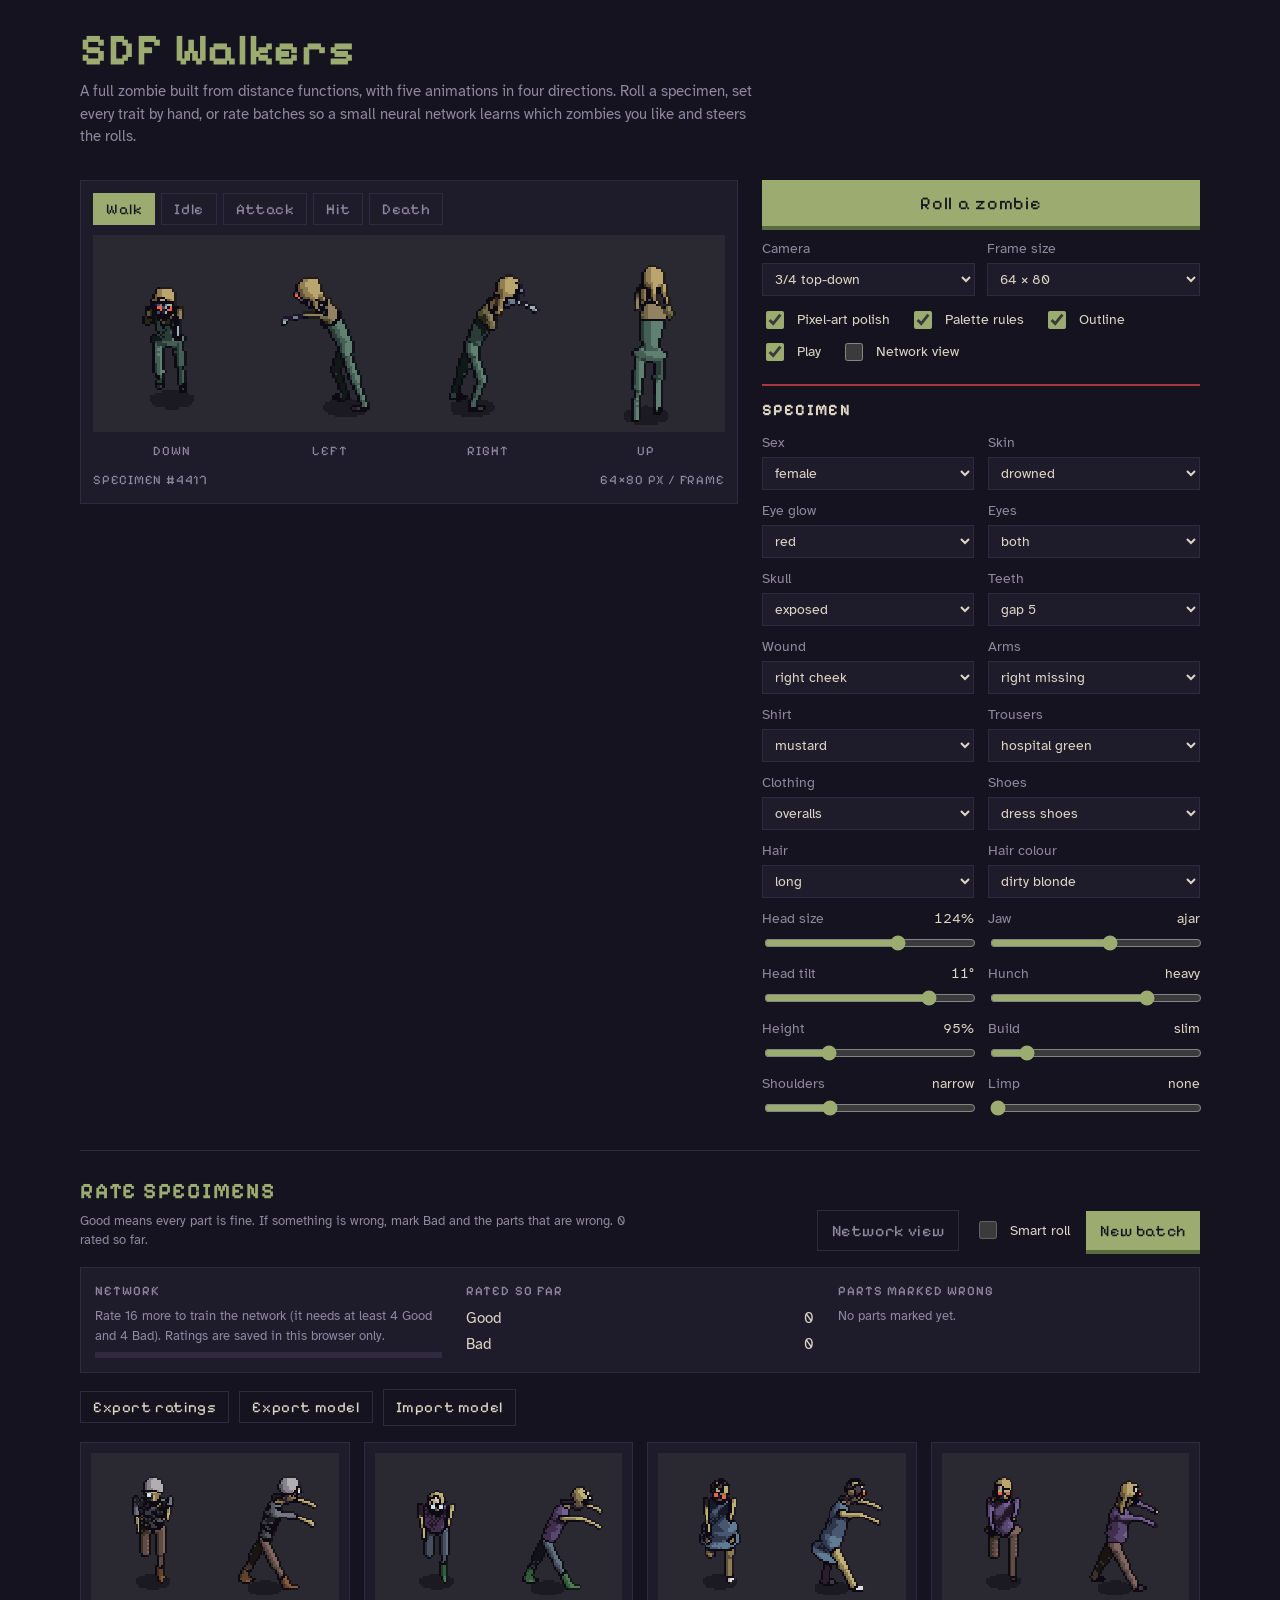
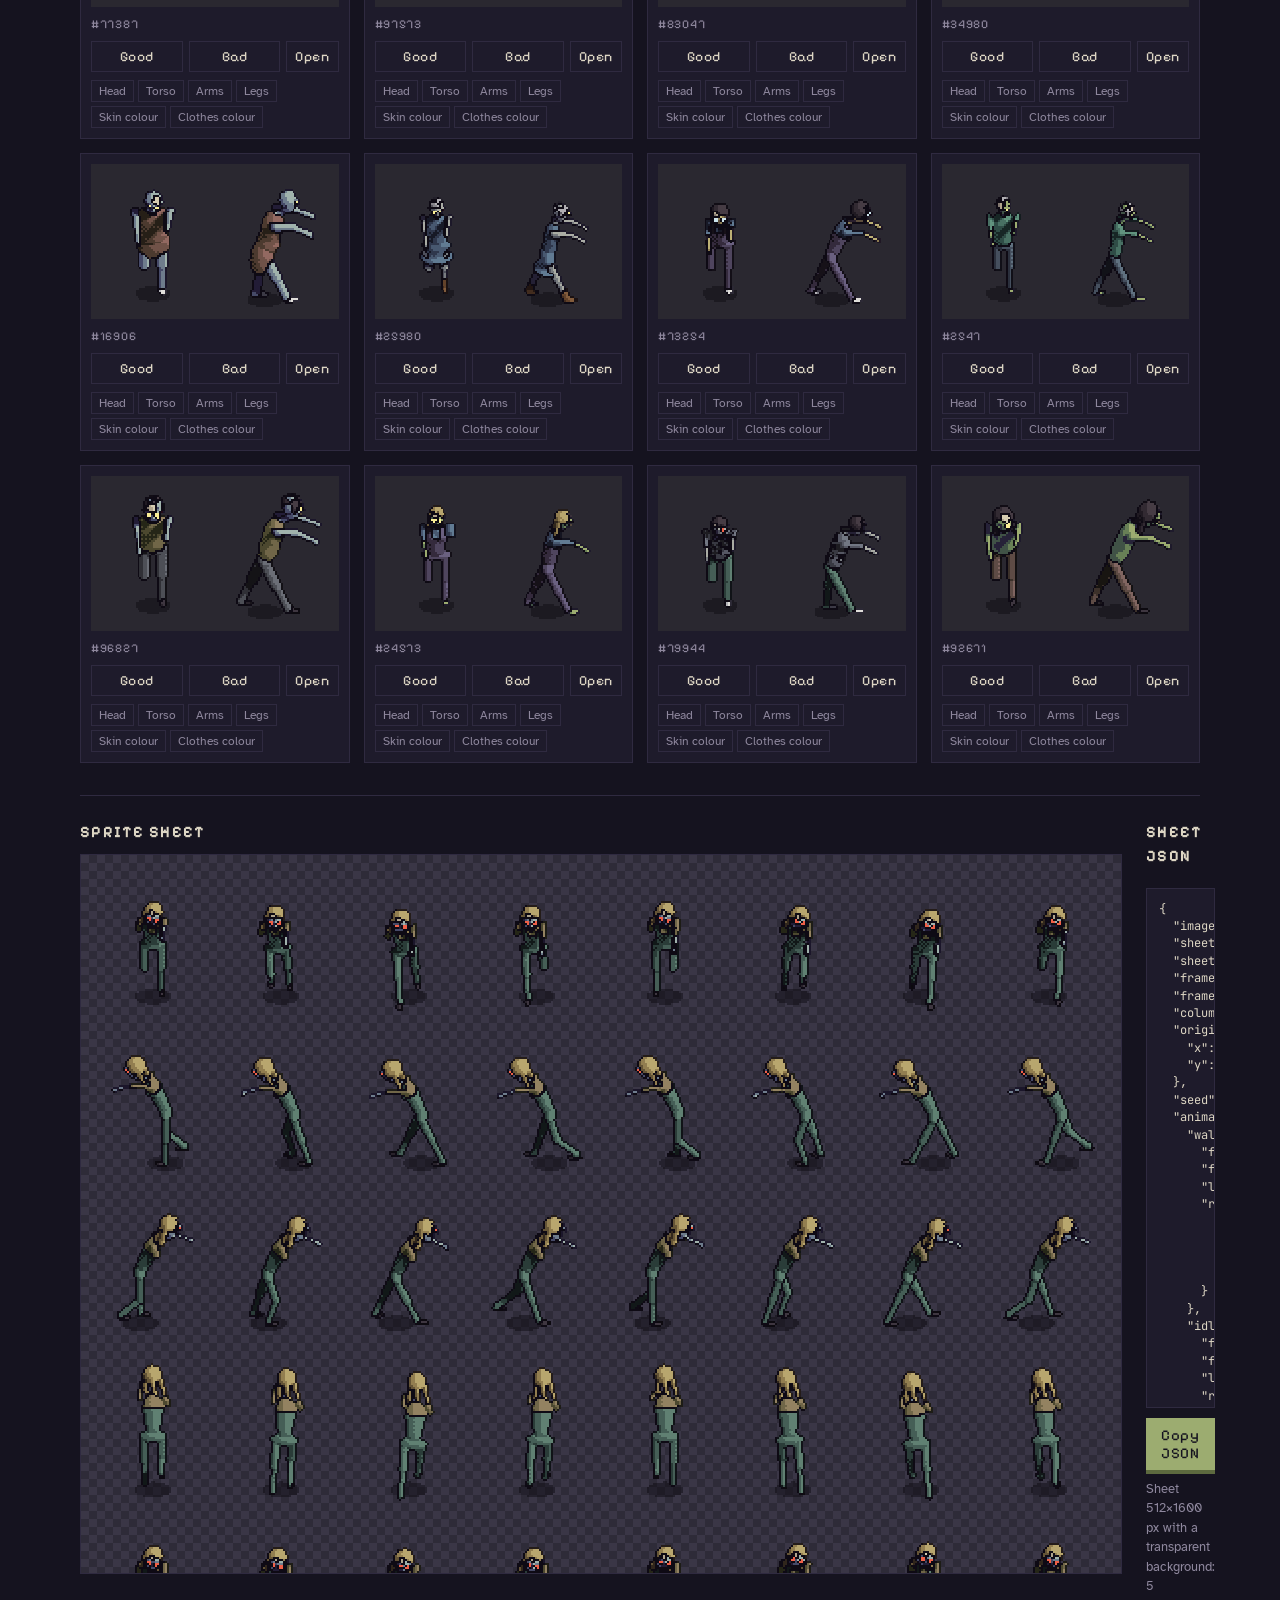
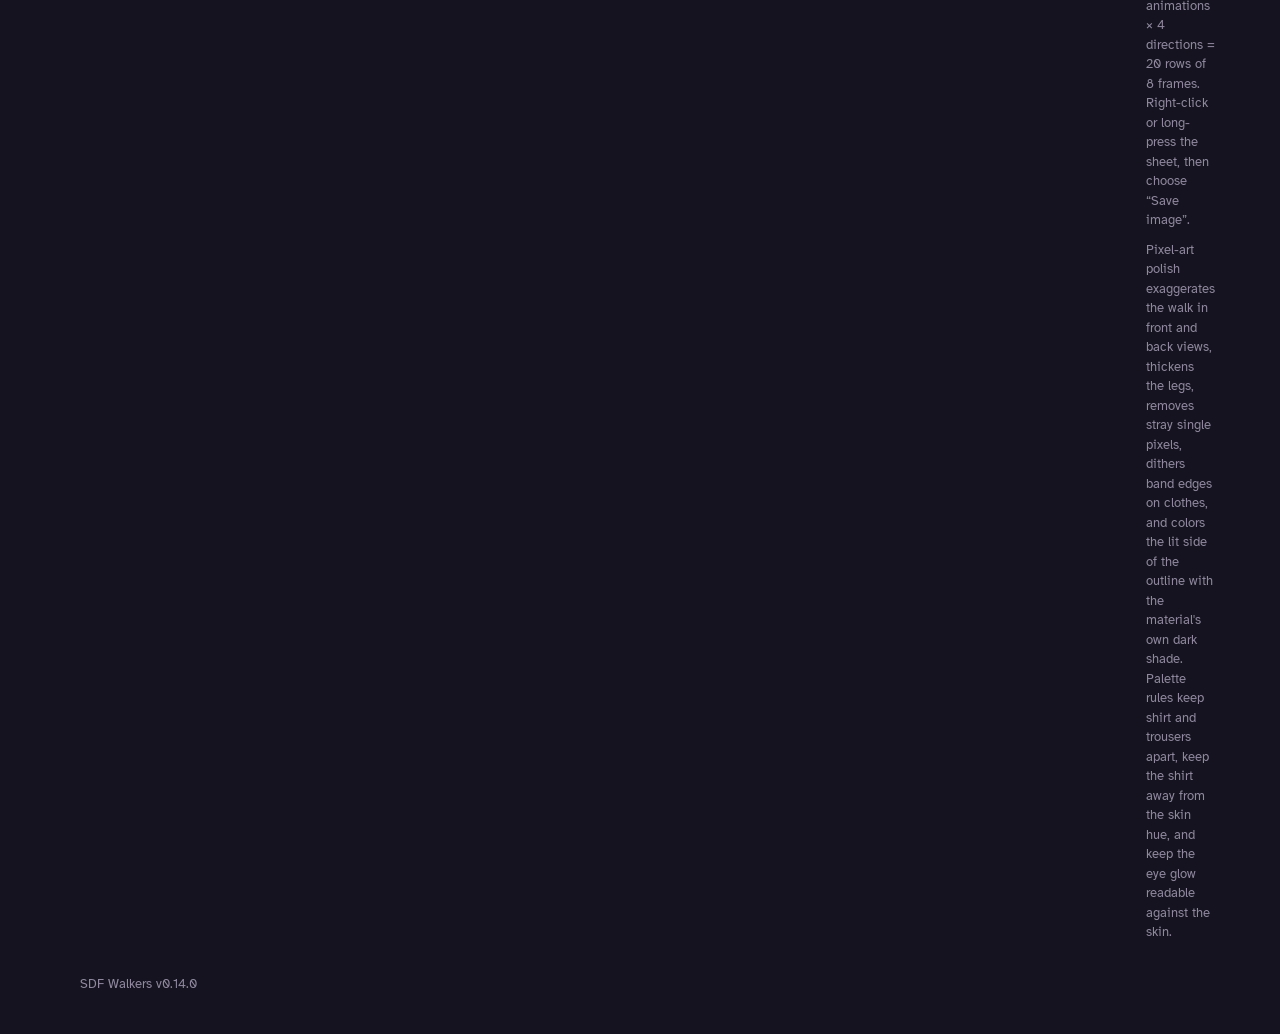
==== index.html @ 5eb721de "SDF Walkers 0.14.0: zombie sprite generator with a rating network Pixel-art zombies built from signe" ====
<!doctype html>
<html lang="en">
<head>
<meta charset="utf-8">
<meta name="viewport" content="width=device-width,initial-scale=1,viewport-fit=cover">
<title>SDF Walkers</title>
<meta name="claude:viewport-fit-sides" content="cover">
<link rel="preconnect" href="https://fonts.googleapis.com">
<link rel="stylesheet" href="https://fonts.googleapis.com/css2?family=Pixelify+Sans:wght@500;700&family=Atkinson+Hyperlegible:wght@400;700&family=JetBrains+Mono:wght@400&display=swap">
<link rel="stylesheet" href="css/style.css">
</head>
<body>

<div class="wrap">
  <header>
    <h1>SDF Walkers</h1>
    <p>A full zombie built from distance functions, with five animations in four directions. Roll a specimen, set every trait by hand, or rate batches so a small neural network learns which zombies you like and steers the rolls.</p>
  </header>

  <div class="stage">
    <div class="view">
      <div class="tabs" id="tabs" role="group" aria-label="Animation"></div>
      <canvas id="preview" class="pix" width="256" height="80" aria-label="Zombie animation in four directions"></canvas>
      <div class="dirs"><span>Down</span><span>Left</span><span>Right</span><span>Up</span></div>
      <div class="meta"><span id="seedLabel">SPECIMEN #0</span><span id="sizeLabel">64×80 PX / FRAME</span></div>
    </div>

    <aside>
      <div class="controls">
        <button id="roll" type="button">Roll a zombie</button>
        <div class="pair">
          <label for="elev">Camera
            <select id="elev">
              <option value="0">Side</option>
              <option value="30" selected>3/4 top-down</option>
              <option value="55">Near top-down</option>
            </select>
          </label>
          <label for="size">Frame size
            <select id="size">
              <option value="32x40">32 × 40</option>
              <option value="48x64">48 × 64</option>
              <option value="64x80" selected>64 × 80</option>
            </select>
          </label>
        </div>
        <div class="checks">
          <div class="row"><input id="polish" type="checkbox" checked><label for="polish">Pixel-art polish</label></div>
          <div class="row"><input id="rules" type="checkbox" checked><label for="rules">Palette rules</label></div>
          <div class="row"><input id="outline" type="checkbox" checked><label for="outline">Outline</label></div>
          <div class="row"><input id="anim" type="checkbox" checked><label for="anim">Play</label></div>
          <div class="row"><input id="hudOn" type="checkbox"><label for="hudOn">Network view</label></div>
        </div>
      </div>
      <div class="card">
        <div class="head"><h2>Specimen</h2><span class="edited" id="editedTag" hidden>EDITED</span></div>
        <div class="editor" id="editor"></div>
      </div>
    </aside>
  </div>

  <section class="rate" aria-labelledby="rateTitle">
    <div class="rate-head">
      <div>
        <h2 id="rateTitle">Rate specimens</h2>
        <p class="note" id="rateStatus">Good means every part is fine. If something is wrong, mark Bad and the parts that are wrong.</p>
      </div>
      <div class="rate-actions">
        <button id="hudBtn" class="ghost" type="button">Network view</button>
        <div class="row"><input id="smart" type="checkbox" disabled><label for="smart">Smart roll</label></div>
        <button id="batch" type="button">New batch</button>
      </div>
    </div>
    <div class="modelbox" id="modelbox"></div>
    <div class="io">
      <button id="expRatings" class="ghost" type="button">Export ratings</button>
      <button id="expModel" class="ghost" type="button">Export model</button>
      <label class="ghost filebtn" for="impModel">Import model<input id="impModel" type="file" accept=".json,application/json"></label>
      <p class="note" id="ioNote" role="status"></p>
    </div>
    <div class="grid" id="grid"></div>
  </section>

  <section class="out">
    <div>
      <h2>Sprite sheet</h2>
      <div class="sheetbox"><img id="sheetImg" class="pix" alt="Sprite sheet: 5 animations, 8 frames each, in 4 directions"></div>
    </div>
    <div class="json">
      <h2>Sheet JSON</h2>
      <pre id="json"></pre>
      <button id="copy" type="button">Copy JSON</button>
      <p class="note" id="sheetNote"></p>
      <p class="note">Pixel-art polish exaggerates the walk in front and back views, thickens the legs, removes stray single pixels, dithers band edges on clothes, and colors the lit side of the outline with the material's own dark shade. Palette rules keep shirt and trousers apart, keep the shirt away from the skin hue, and keep the eye glow readable against the skin.</p>
      <p class="note err" id="err" hidden></p>
    </div>
  </section>
  <footer class="note">SDF Walkers v<span id="appVer"></span></footer>
</div>

<div class="hud" id="hud" hidden role="region" aria-label="Network view">
  <div class="hud-head" id="hudHead" tabindex="0" title="Drag to move. Arrow keys move it, + and − resize it. Double-click to reset."><span>Network</span><span class="hud-state" id="hudState"></span><button id="hudClose" type="button" aria-label="Close network view">Close</button></div>
  <canvas id="hudCv" aria-label="Diagram of the rating network"></canvas>
  <p class="hud-foot" id="hudFoot"></p>
  <div class="hud-grip" id="hudGrip" title="Drag to resize"></div>
</div>
<script src="js/version.js"></script>
<script src="js/shaders.js"></script>
<script src="js/traits.js"></script>
<script src="js/editor.js"></script>
<script src="js/render.js"></script>
<script src="js/preview.js"></script>
<script src="js/storage.js"></script>
<script src="js/network.js"></script>
<script src="js/io.js"></script>
<script src="js/grid.js"></script>
<script src="js/roll.js"></script>
<script src="js/hud.js"></script>
<script src="js/main.js"></script>
</body>
</html>
---- css/style.css ----
/* base reset (the claude.ai artifact host supplied this; a standalone page needs its own) */
*,*::before,*::after{box-sizing:border-box}
:root{padding-top:env(safe-area-inset-top,0px);padding-bottom:env(safe-area-inset-bottom,0px)}
body{margin:0;font-size:14px}
img{max-width:100%}
[hidden]{display:none!important}

/* Layout: animated preview + editor on top, a rating grid that trains a small in-page network, then the sprite sheet and its JSON */
:root{
  --bg:#15131f; --panel:#1e1b2b; --line:#2f2a40; --fg:#ddd6c4; --muted:#8f889e;
  --rot:#9cac70; --blood:#a8383a; --asphalt:#2a2830;
  --display:"Pixelify Sans","Courier New",monospace;
  --body:"Atkinson Hyperlegible",system-ui,sans-serif;
  --mono:"JetBrains Mono",ui-monospace,Consolas,monospace;
  color-scheme:dark;
}
html,body{background:var(--bg);color:var(--fg)}
body{font-family:var(--body);font-size:15px;line-height:1.5;
  padding-left:max(16px,env(safe-area-inset-left,0px));padding-right:max(16px,env(safe-area-inset-right,0px));padding-block:28px 40px}
.wrap{max-width:1120px;margin:0 auto;display:grid;gap:32px}
header h1{font-family:var(--display);font-weight:700;font-size:clamp(28px,5vw,44px);line-height:1;margin:0;color:var(--rot);text-wrap:balance;letter-spacing:.02em}
header p{margin:8px 0 0;color:var(--muted);max-width:68ch}
.stage{display:grid;grid-template-columns:minmax(0,1.5fr) minmax(0,1fr);gap:24px;align-items:start}
@media (max-width:820px){.stage{grid-template-columns:1fr}}
.view{background:var(--panel);border:1px solid var(--line);padding:12px;display:grid;gap:10px;min-width:0;position:sticky;top:max(12px,env(safe-area-inset-top,0px))}
@media (max-width:820px){.view{position:static}}
canvas.pix,img.pix{display:block;image-rendering:pixelated;height:auto}
#preview{width:100%;max-width:100%;background:var(--asphalt)}
.dirs{display:grid;grid-template-columns:repeat(4,1fr);text-align:center;font-family:var(--display);font-size:13px;color:var(--muted);letter-spacing:.08em;text-transform:uppercase}
.meta{display:flex;justify-content:space-between;gap:12px;flex-wrap:wrap;font-family:var(--display);font-size:13px;color:var(--muted);letter-spacing:.06em;font-variant-numeric:tabular-nums}
.tabs{display:flex;flex-wrap:wrap;gap:6px}
.tabs button,.ghost{font-size:15px;padding:6px 12px;background:transparent;color:var(--muted);border:1px solid var(--line);box-shadow:none}
.tabs button[aria-pressed="true"]{background:var(--rot);color:var(--bg);border-color:var(--rot)}
.tabs button:active,.ghost:active{transform:none}
aside{display:grid;gap:20px;min-width:0}
.controls{display:grid;gap:12px}
.pair{display:grid;grid-template-columns:1fr 1fr;gap:12px}
button{font-family:var(--display);font-size:18px;letter-spacing:.04em;padding:12px 16px;background:var(--rot);color:var(--bg);border:0;cursor:pointer;box-shadow:0 4px 0 #5d6a3f}
button:active{transform:translateY(3px);box-shadow:0 1px 0 #5d6a3f}
button:disabled{opacity:.45;cursor:default}
button:focus-visible,select:focus-visible,input:focus-visible{outline:2px solid var(--fg);outline-offset:3px}
label{display:grid;gap:4px;color:var(--muted);font-size:14px}
.row{display:flex;align-items:center;gap:10px}
.row label{color:var(--fg)}
.checks{display:flex;flex-wrap:wrap;gap:8px 20px}
select{font:inherit;background:var(--panel);color:var(--fg);border:1px solid var(--line);padding:6px 8px;min-width:0;width:100%}
input[type=checkbox]{accent-color:var(--rot);width:18px;height:18px}
input[type=range]{width:100%;accent-color:var(--rot)}
.card{border-top:2px solid var(--blood);padding-top:12px}
.card .head{display:flex;justify-content:space-between;align-items:baseline;gap:12px}
h2{font-family:var(--display);font-size:16px;letter-spacing:.08em;text-transform:uppercase;margin:0 0 10px}
.editor{display:grid;grid-template-columns:1fr 1fr;gap:10px 14px}
@media (max-width:420px){.editor{grid-template-columns:1fr}}
.editor label span{display:flex;justify-content:space-between;gap:8px}
.editor output{color:var(--fg);font-variant-numeric:tabular-nums}
.edited{font-family:var(--display);font-size:12px;letter-spacing:.06em;color:var(--blood)}

/* rating */
.rate{display:grid;gap:16px;border-top:1px solid var(--line);padding-top:24px}
.rate-head{display:flex;flex-wrap:wrap;justify-content:space-between;align-items:end;gap:12px 24px}
.rate-head h2{font-size:22px;margin:0 0 4px;color:var(--rot)}
.rate-actions{display:flex;flex-wrap:wrap;align-items:center;gap:16px}
.rate-actions button{font-size:16px;padding:10px 14px}
.modelbox{display:grid;grid-template-columns:repeat(auto-fit,minmax(240px,1fr));gap:12px 24px;background:var(--panel);border:1px solid var(--line);padding:14px}
.modelbox h3{font-family:var(--display);font-size:13px;letter-spacing:.08em;text-transform:uppercase;color:var(--muted);margin:0 0 6px;font-weight:500}
.modelbox ul{list-style:none;margin:0;padding:0;display:grid;gap:3px;font-variant-numeric:tabular-nums}
.modelbox li{display:flex;justify-content:space-between;gap:12px}
.up{color:var(--rot)} .down{color:#d0605e}
.meter{height:6px;background:var(--line);margin-top:6px}
.meter i{display:block;height:100%;background:var(--rot)}
.io{display:flex;flex-wrap:wrap;align-items:center;gap:8px 10px}
.io .ghost{font-family:var(--display);font-size:15px;letter-spacing:.04em;padding:6px 12px;color:var(--fg);border:1px solid var(--line);background:transparent;cursor:pointer}
.filebtn{display:inline-flex;position:relative}
.filebtn input{position:absolute;inset:0;opacity:0;cursor:pointer;width:100%}
.filebtn:focus-within{outline:2px solid var(--fg);outline-offset:3px}
.grid{display:grid;grid-template-columns:repeat(auto-fill,minmax(220px,1fr));gap:14px}
.zc{background:var(--panel);border:1px solid var(--line);padding:10px;display:grid;gap:8px;min-width:0}
.zc.good{border-color:var(--rot)} .zc.bad{border-color:var(--blood)}
.zc canvas{width:100%;background:var(--asphalt)}
.zc .cap{display:flex;justify-content:space-between;gap:8px;font-family:var(--display);font-size:12px;letter-spacing:.06em;color:var(--muted);font-variant-numeric:tabular-nums}
.vote{display:grid;grid-template-columns:1fr 1fr auto;gap:6px}
.vote button{font-size:14px;padding:6px 8px;background:transparent;color:var(--fg);border:1px solid var(--line);box-shadow:none}
.vote button:active{transform:none}
.vote .g[aria-pressed="true"]{background:var(--rot);color:var(--bg);border-color:var(--rot)}
.vote .b[aria-pressed="true"]{background:var(--blood);color:var(--fg);border-color:var(--blood)}
.tagrow{display:flex;flex-wrap:wrap;gap:4px}
.tagrow button{font-family:var(--body);font-size:12px;letter-spacing:0;padding:3px 7px;background:transparent;color:var(--muted);border:1px solid var(--line);box-shadow:none}
.tagrow button:active{transform:none}
.tagrow button[aria-pressed="true"]{color:var(--fg);border-color:#d0605e;background:rgba(168,56,58,.25)}

.out{display:grid;grid-template-columns:auto minmax(0,1fr);gap:24px;align-items:start;border-top:1px solid var(--line);padding-top:24px}
@media (max-width:860px){.out{grid-template-columns:1fr}}
.sheetbox{background-color:#3a3646;background-image:linear-gradient(45deg,#2e2b38 25%,transparent 25%,transparent 75%,#2e2b38 75%),linear-gradient(45deg,#2e2b38 25%,transparent 25%,transparent 75%,#2e2b38 75%);background-size:16px 16px;background-position:0 0,8px 8px;padding:8px;overflow:auto;max-height:720px;border:1px solid var(--line);max-width:100%}
.sheetbox img{max-width:none}
.json{display:grid;gap:10px;min-width:0}
.json pre{margin:0;background:var(--panel);border:1px solid var(--line);padding:12px;font-family:var(--mono);font-size:12px;line-height:1.45;overflow:auto;max-height:520px;color:var(--fg)}
.json button{justify-self:start;font-size:15px;padding:8px 14px}
.note{color:var(--muted);font-size:13px;max-width:72ch;margin:0}
.err{color:var(--blood)}
/* network HUD: floats over the page, lets clicks and scrolling pass through */
.hud{position:fixed;right:max(16px,env(safe-area-inset-right,0px));bottom:max(16px,env(safe-area-inset-bottom,0px));width:min(540px,calc(100vw - 32px));max-height:calc(100% - 32px);overflow:hidden;
  background:rgba(18,16,28,.84);-webkit-backdrop-filter:blur(6px);backdrop-filter:blur(6px);border:1px solid rgba(156,172,112,.35);box-shadow:0 10px 40px rgba(0,0,0,.45);
  z-index:20;pointer-events:none;display:grid;gap:6px;padding:10px 12px;box-sizing:border-box}
.hud[hidden]{display:none}
.hud-head{pointer-events:auto;cursor:move;touch-action:none;user-select:none;-webkit-user-select:none;display:flex;align-items:center;gap:10px;font-family:var(--display);letter-spacing:.08em;text-transform:uppercase;font-size:13px;color:var(--rot)}
.hud-state{color:var(--muted);font-size:12px}
.hud-head button{pointer-events:auto;margin-left:auto;font-size:15px;padding:2px 10px;box-shadow:none;background:rgba(18,16,28,.6);color:var(--fg);border:1px solid var(--line)}
.hud-head button:active{transform:none}
.hud canvas{width:100%;height:auto;display:block}
.hud-foot{font-size:12px;color:var(--muted);margin:0;padding-right:18px}
.hud-head:focus-visible{outline:2px solid var(--fg);outline-offset:2px}
.hud-grip{position:absolute;right:0;bottom:0;width:22px;height:22px;pointer-events:auto;cursor:nwse-resize;touch-action:none;
  background:linear-gradient(135deg,transparent 50%,rgba(156,172,112,.55) 50%,rgba(156,172,112,.55) 58%,transparent 58%,transparent 70%,rgba(156,172,112,.55) 70%,rgba(156,172,112,.55) 78%,transparent 78%)}
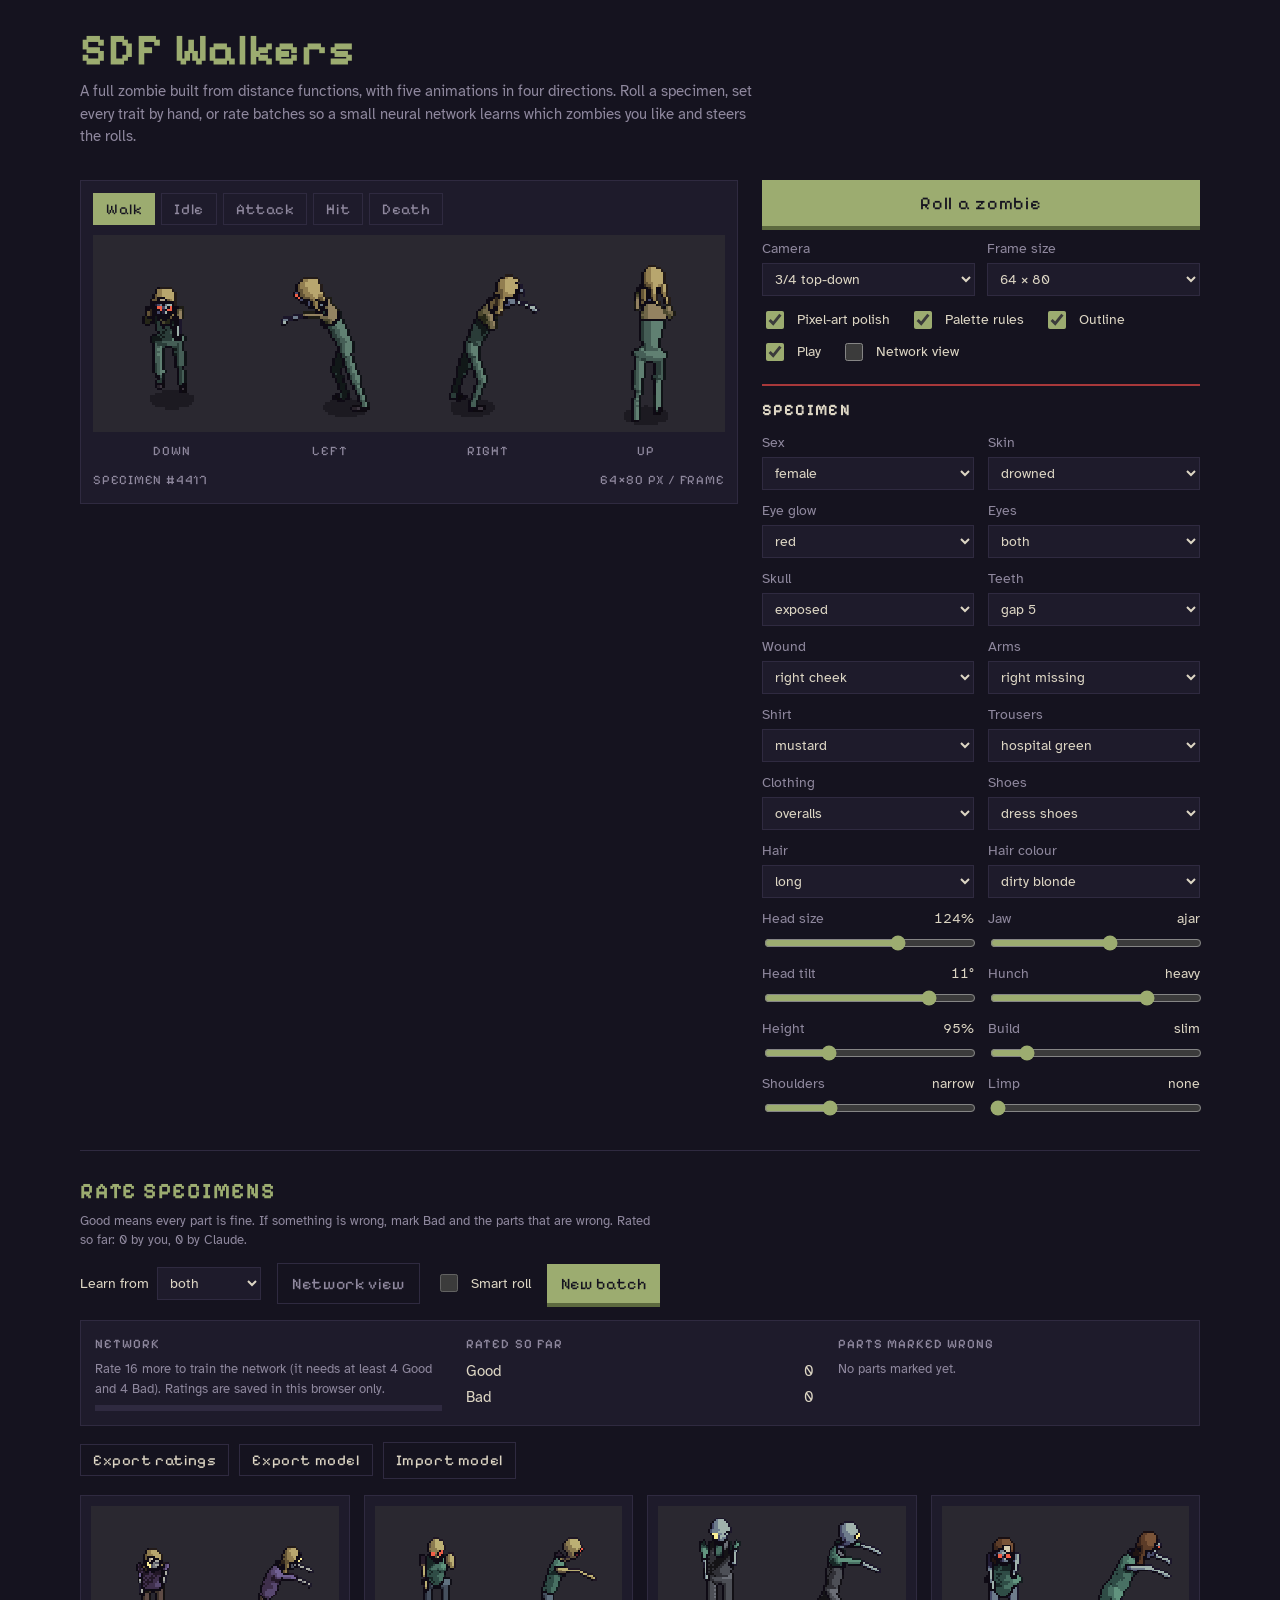
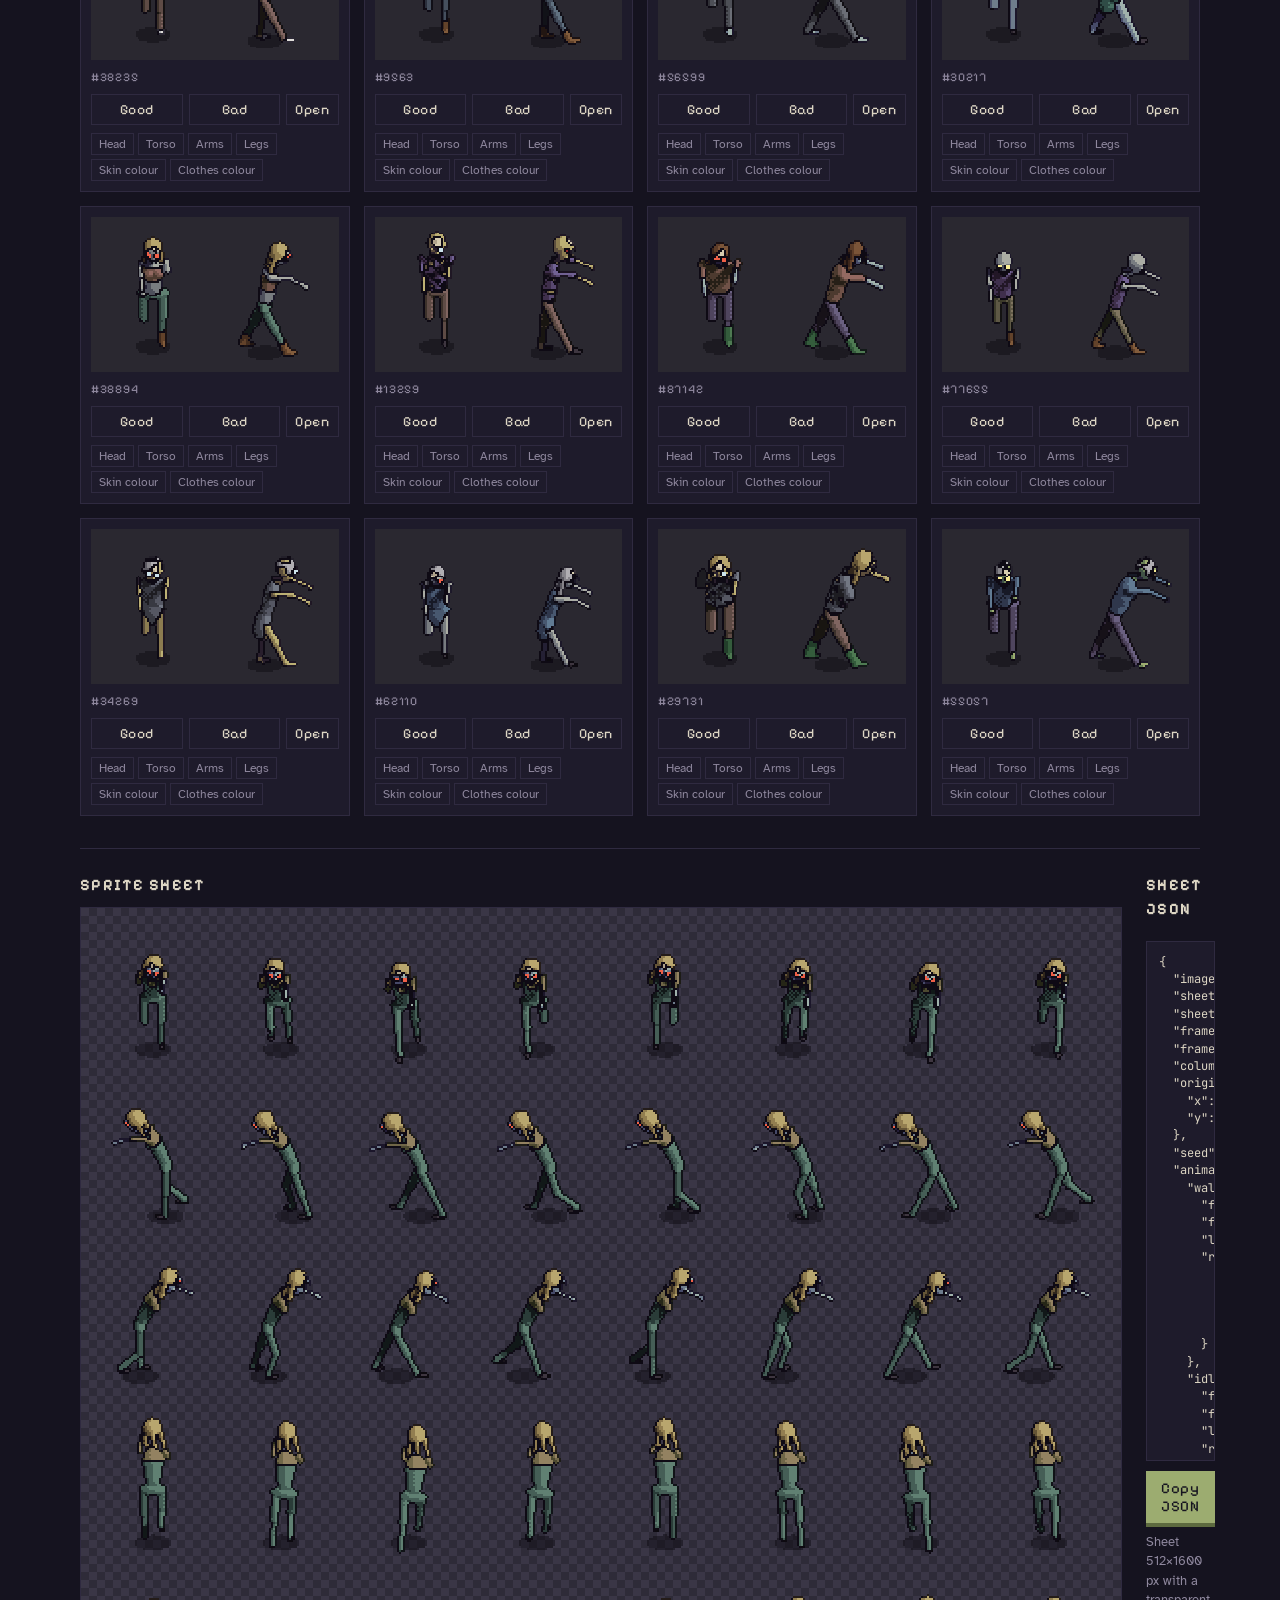
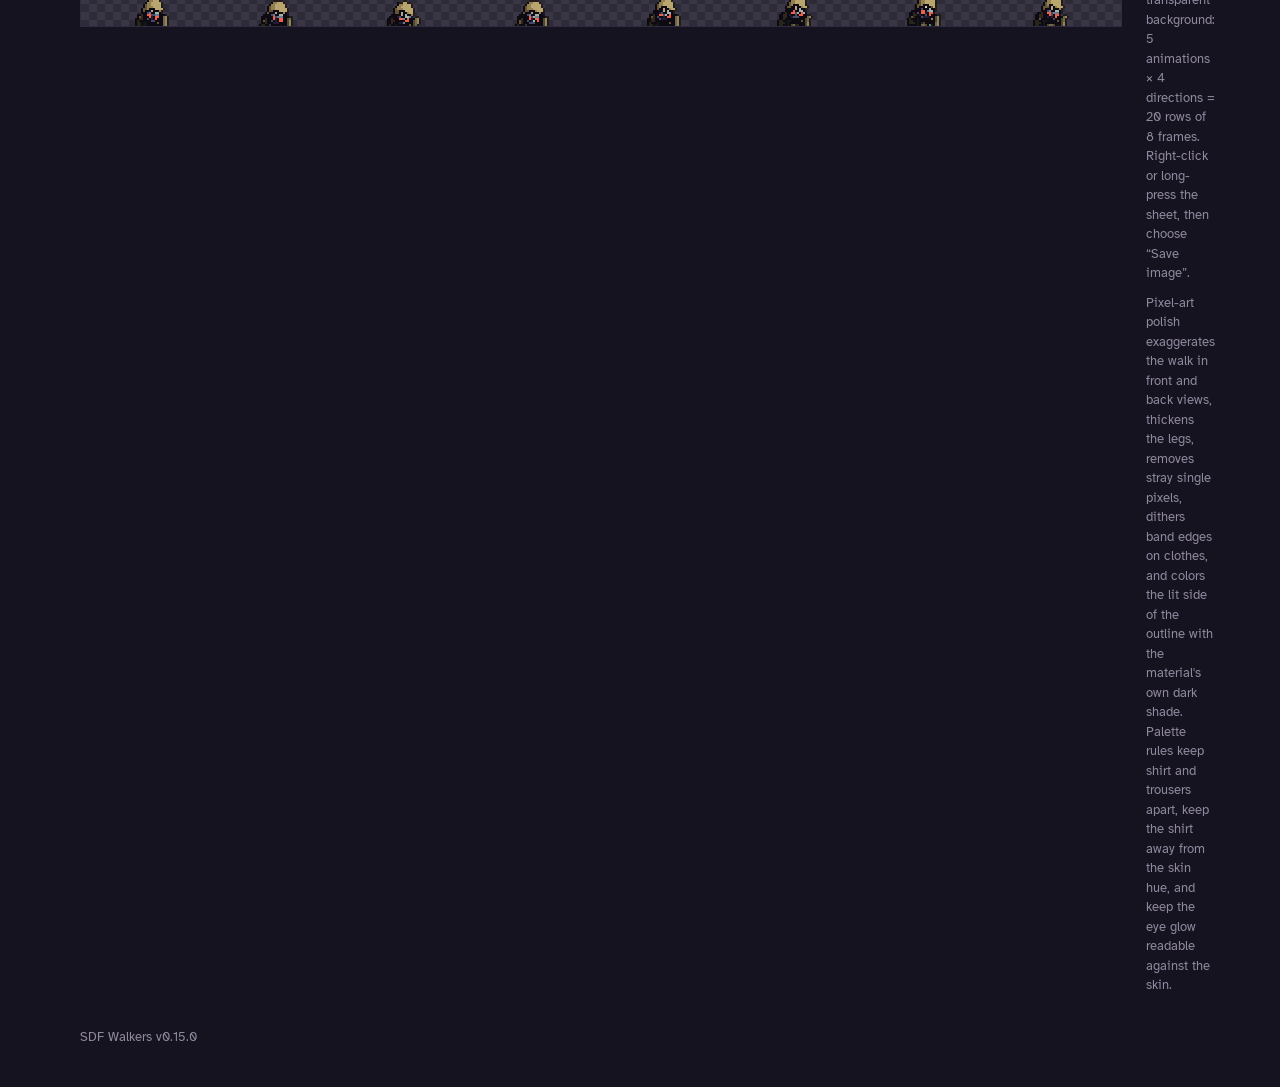
==== commit 1bd59523: "0.15.0: live ratings, rater field, learn-from switch, roadmap Ratings written elsewhere now reach an" ====
--- a/index.html
+++ b/index.html
@@ -66,6 +66,9 @@
         <p class="note" id="rateStatus">Good means every part is fine. If something is wrong, mark Bad and the parts that are wrong.</p>
       </div>
       <div class="rate-actions">
+        <label class="inline" for="trainOn">Learn from
+          <select id="trainOn"><option value="both">both</option><option value="you">my ratings</option><option value="claude">Claude's</option></select>
+        </label>
         <button id="hudBtn" class="ghost" type="button">Network view</button>
         <div class="row"><input id="smart" type="checkbox" disabled><label for="smart">Smart roll</label></div>
         <button id="batch" type="button">New batch</button>
--- a/css/style.css
+++ b/css/style.css
@@ -68,6 +68,8 @@
 .up{color:var(--rot)} .down{color:#d0605e}
 .meter{height:6px;background:var(--line);margin-top:6px}
 .meter i{display:block;height:100%;background:var(--rot)}
+.inline{display:flex;align-items:center;gap:8px;color:var(--fg)}
+.inline select{width:auto}
 .io{display:flex;flex-wrap:wrap;align-items:center;gap:8px 10px}
 .io .ghost{font-family:var(--display);font-size:15px;letter-spacing:.04em;padding:6px 12px;color:var(--fg);border:1px solid var(--line);background:transparent;cursor:pointer}
 .filebtn{display:inline-flex;position:relative}
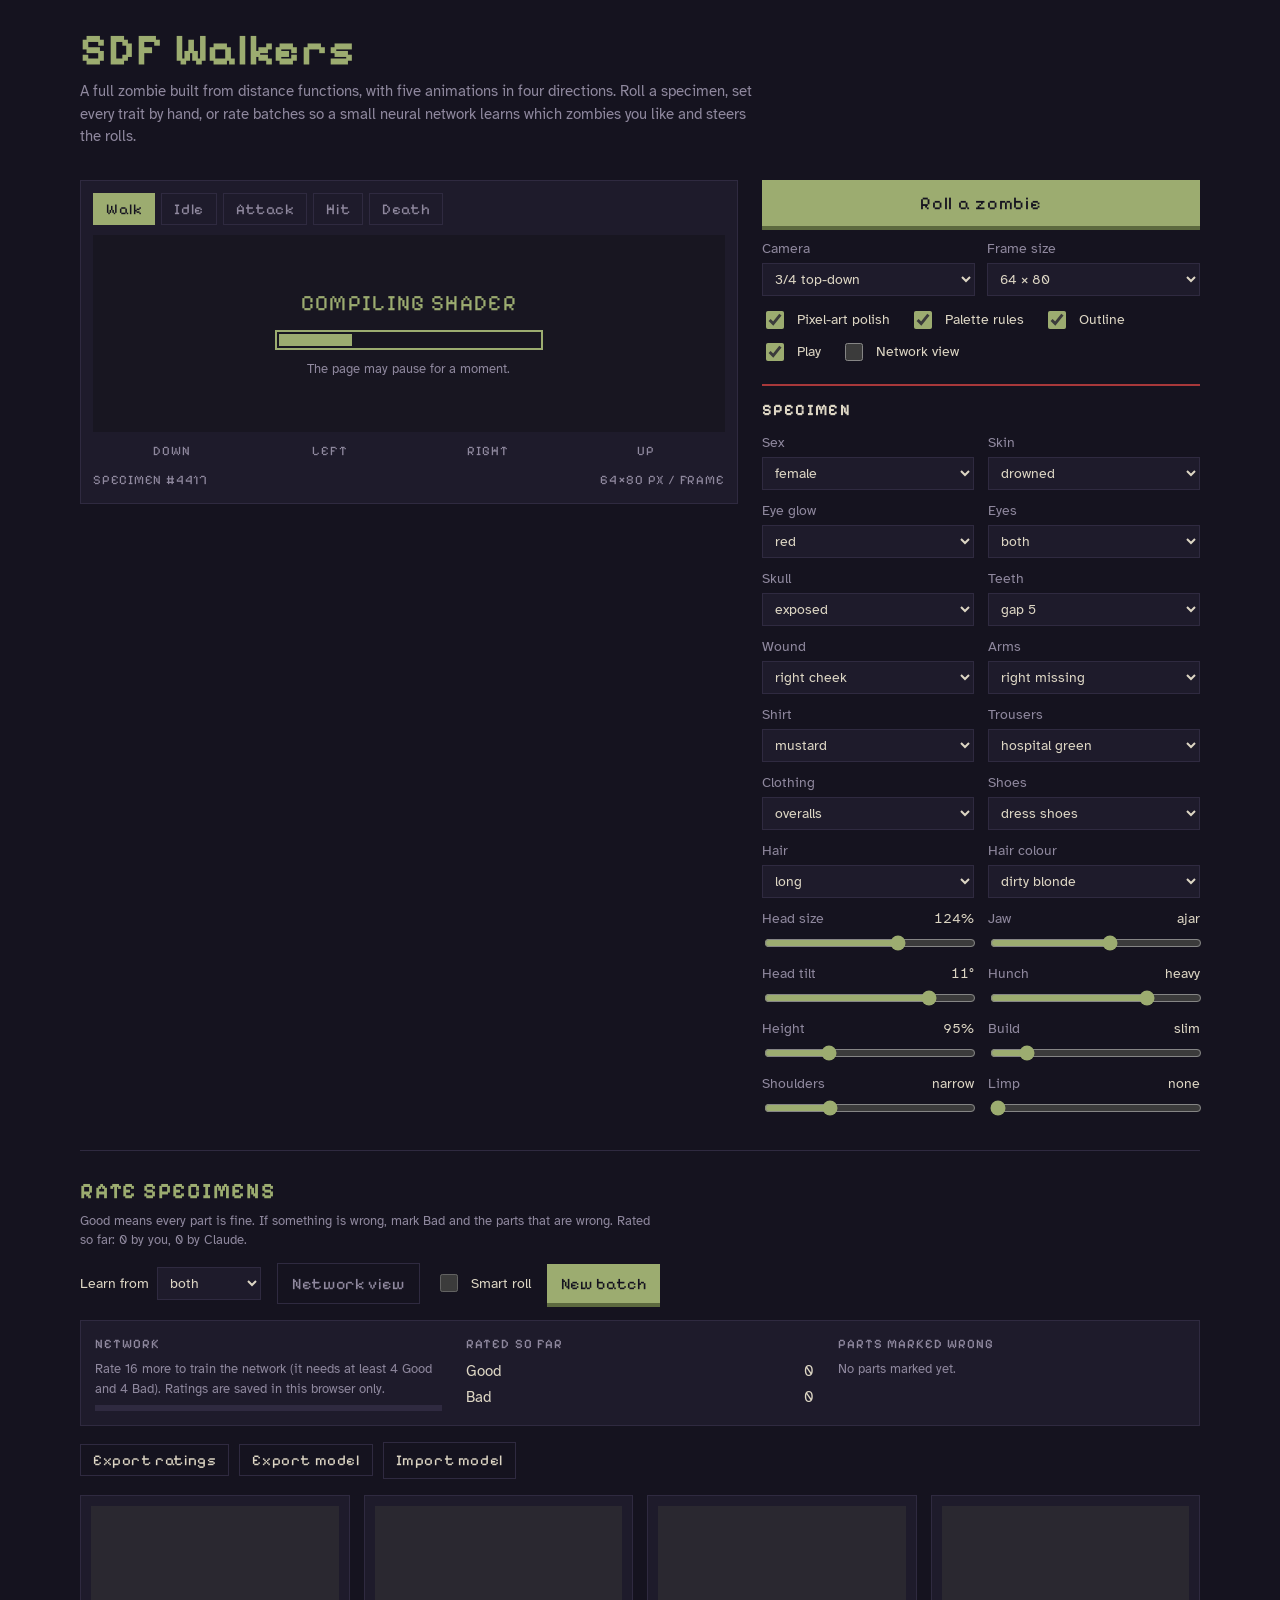
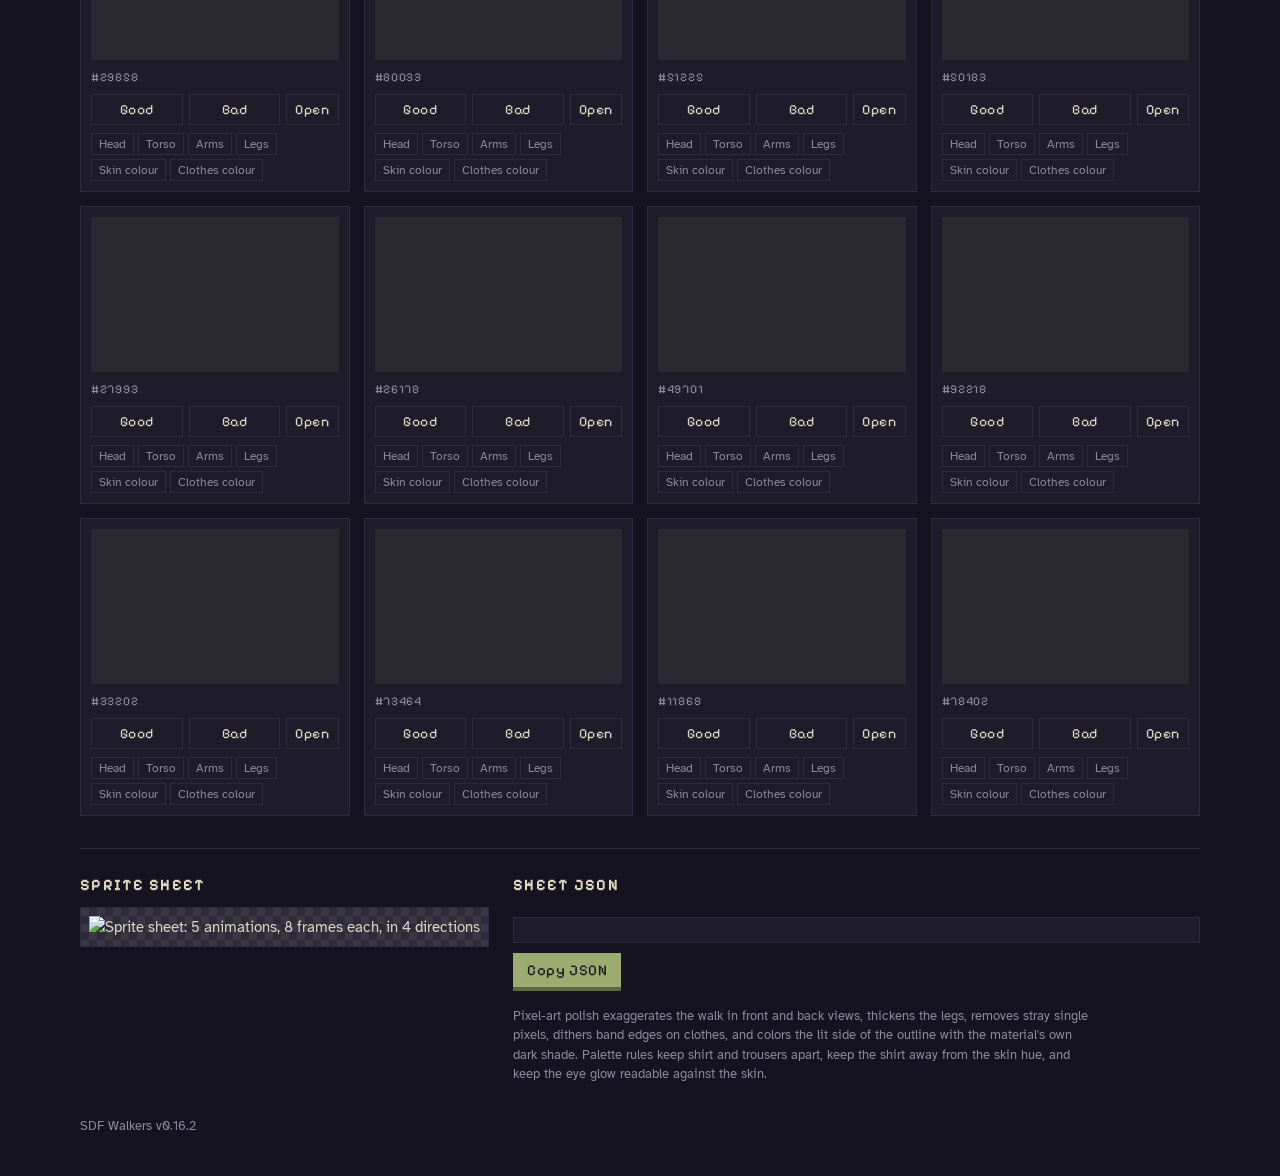
==== commit aa453b5e: "0.16.2: loader with real progress for shader compile and sheet render The renderer now waits on a GP" ====
--- a/index.html
+++ b/index.html
@@ -20,7 +20,14 @@
   <div class="stage">
     <div class="view">
       <div class="tabs" id="tabs" role="group" aria-label="Animation"></div>
-      <canvas id="preview" class="pix" width="256" height="80" aria-label="Zombie animation in four directions"></canvas>
+      <div class="pv">
+        <canvas id="preview" class="pix" width="256" height="80" aria-label="Zombie animation in four directions"></canvas>
+        <div class="loader" id="loader" role="status" aria-live="polite" hidden>
+          <p class="ltitle" id="loaderTitle">Loading</p>
+          <div class="lbar" id="loaderBar"><i></i></div>
+          <p class="lnote" id="loaderNote"></p>
+        </div>
+      </div>
       <div class="dirs"><span>Down</span><span>Left</span><span>Right</span><span>Up</span></div>
       <div class="meta"><span id="seedLabel">SPECIMEN #0</span><span id="sizeLabel">64×80 PX / FRAME</span></div>
     </div>
--- a/css/style.css
+++ b/css/style.css
@@ -26,6 +26,20 @@
 @media (max-width:820px){.view{position:static}}
 canvas.pix,img.pix{display:block;image-rendering:pixelated;height:auto}
 #preview{width:100%;max-width:100%;background:var(--asphalt)}
+/* loader over the preview: shader compile, then sprite-sheet render */
+.pv{position:relative}
+.loader{position:absolute;inset:0;display:grid;place-content:center;justify-items:center;gap:10px;padding:12px;
+  background:rgba(21,19,31,.86);text-align:center}
+.ltitle{margin:0;font-family:var(--display);font-size:clamp(16px,3vw,22px);letter-spacing:.06em;text-transform:uppercase;color:var(--rot)}
+.lbar{width:min(260px,70vw);height:12px;border:2px solid var(--rot);padding:2px;box-sizing:content-box}
+.lbar i{display:block;height:100%;width:0;background:var(--rot);transition:width .15s steps(8)}
+.lbar.busy i{width:28%;animation:lscan 1.1s steps(10) infinite}
+@keyframes lscan{from{transform:translateX(-10%)}to{transform:translateX(280%)}}
+@media (prefers-reduced-motion:reduce){.lbar.busy i{animation:none;width:100%;opacity:.5}}
+.lnote{margin:0;font-size:13px;color:var(--muted);max-width:34ch}
+.zc canvas.pending{animation:pend 1.2s ease-in-out infinite alternate}
+@keyframes pend{from{background:var(--asphalt)}to{background:var(--line)}}
+@media (prefers-reduced-motion:reduce){.zc canvas.pending{animation:none}}
 .dirs{display:grid;grid-template-columns:repeat(4,1fr);text-align:center;font-family:var(--display);font-size:13px;color:var(--muted);letter-spacing:.08em;text-transform:uppercase}
 .meta{display:flex;justify-content:space-between;gap:12px;flex-wrap:wrap;font-family:var(--display);font-size:13px;color:var(--muted);letter-spacing:.06em;font-variant-numeric:tabular-nums}
 .tabs{display:flex;flex-wrap:wrap;gap:6px}
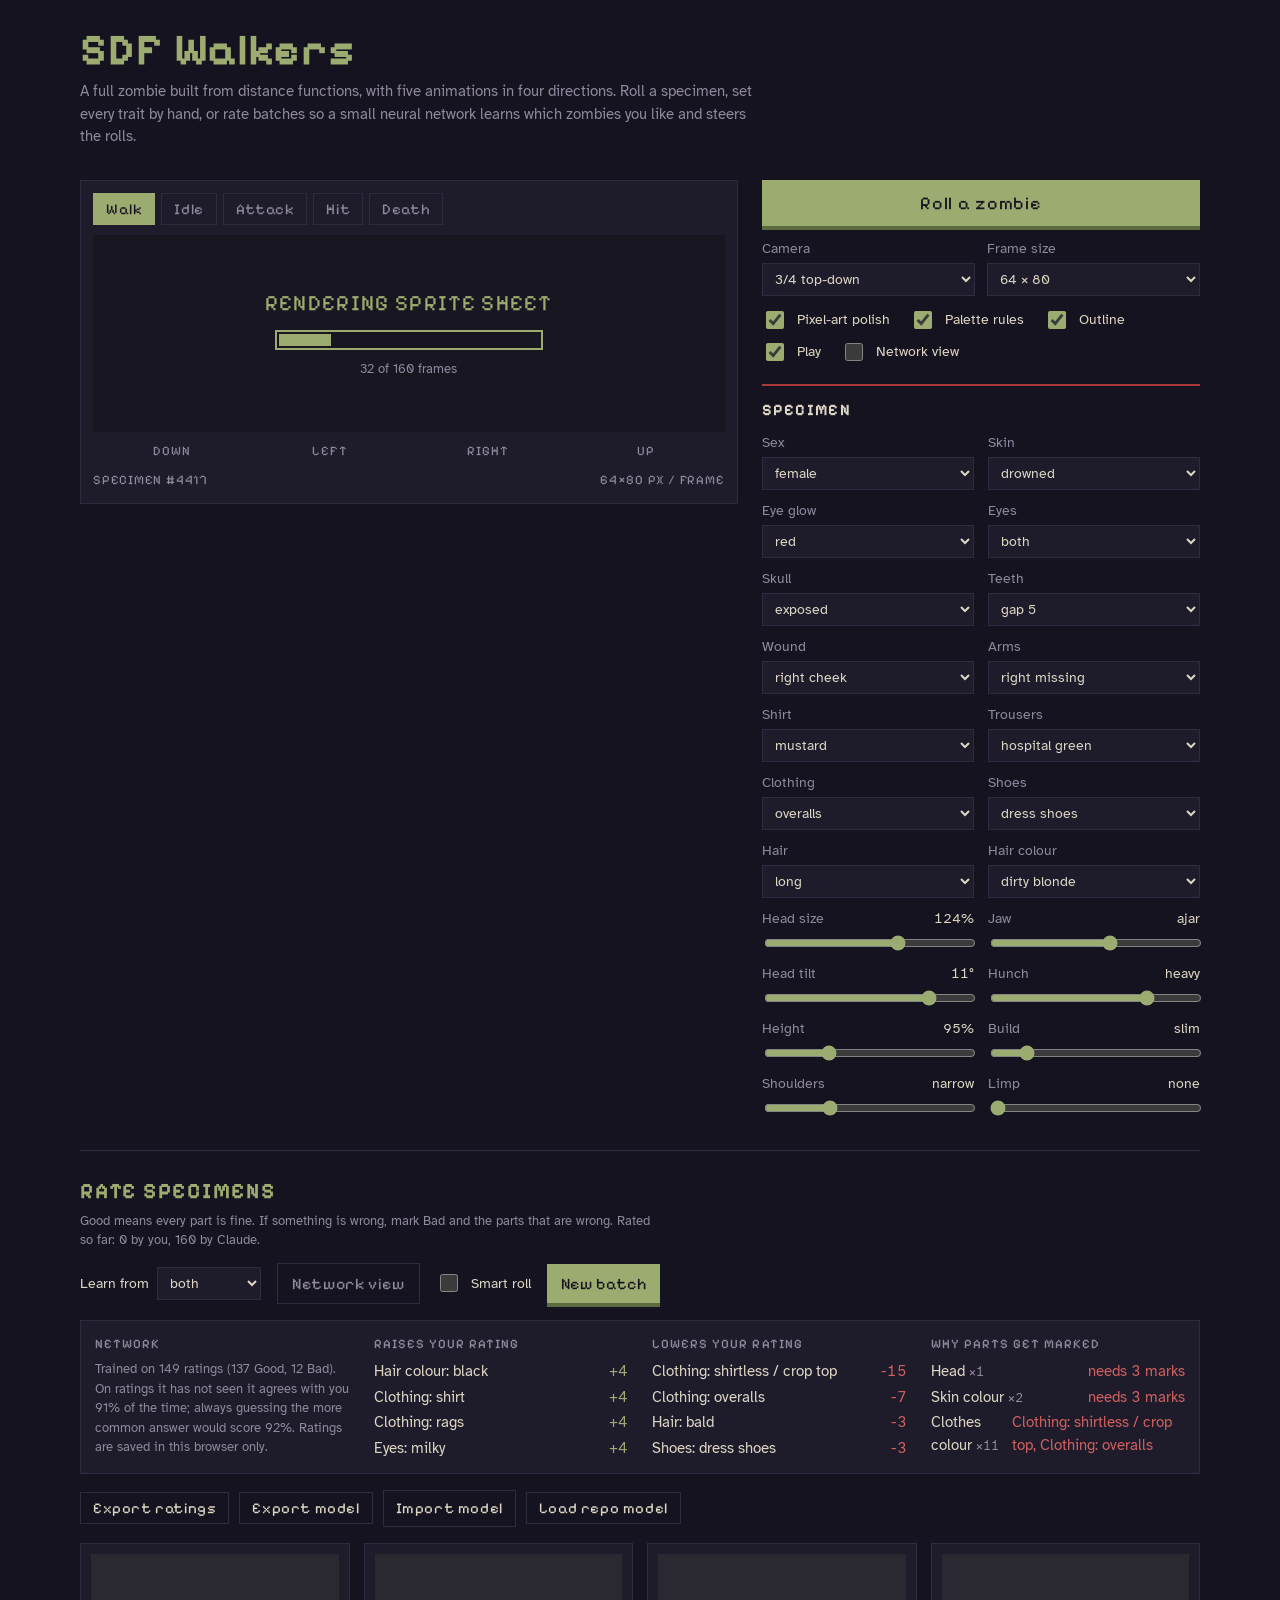
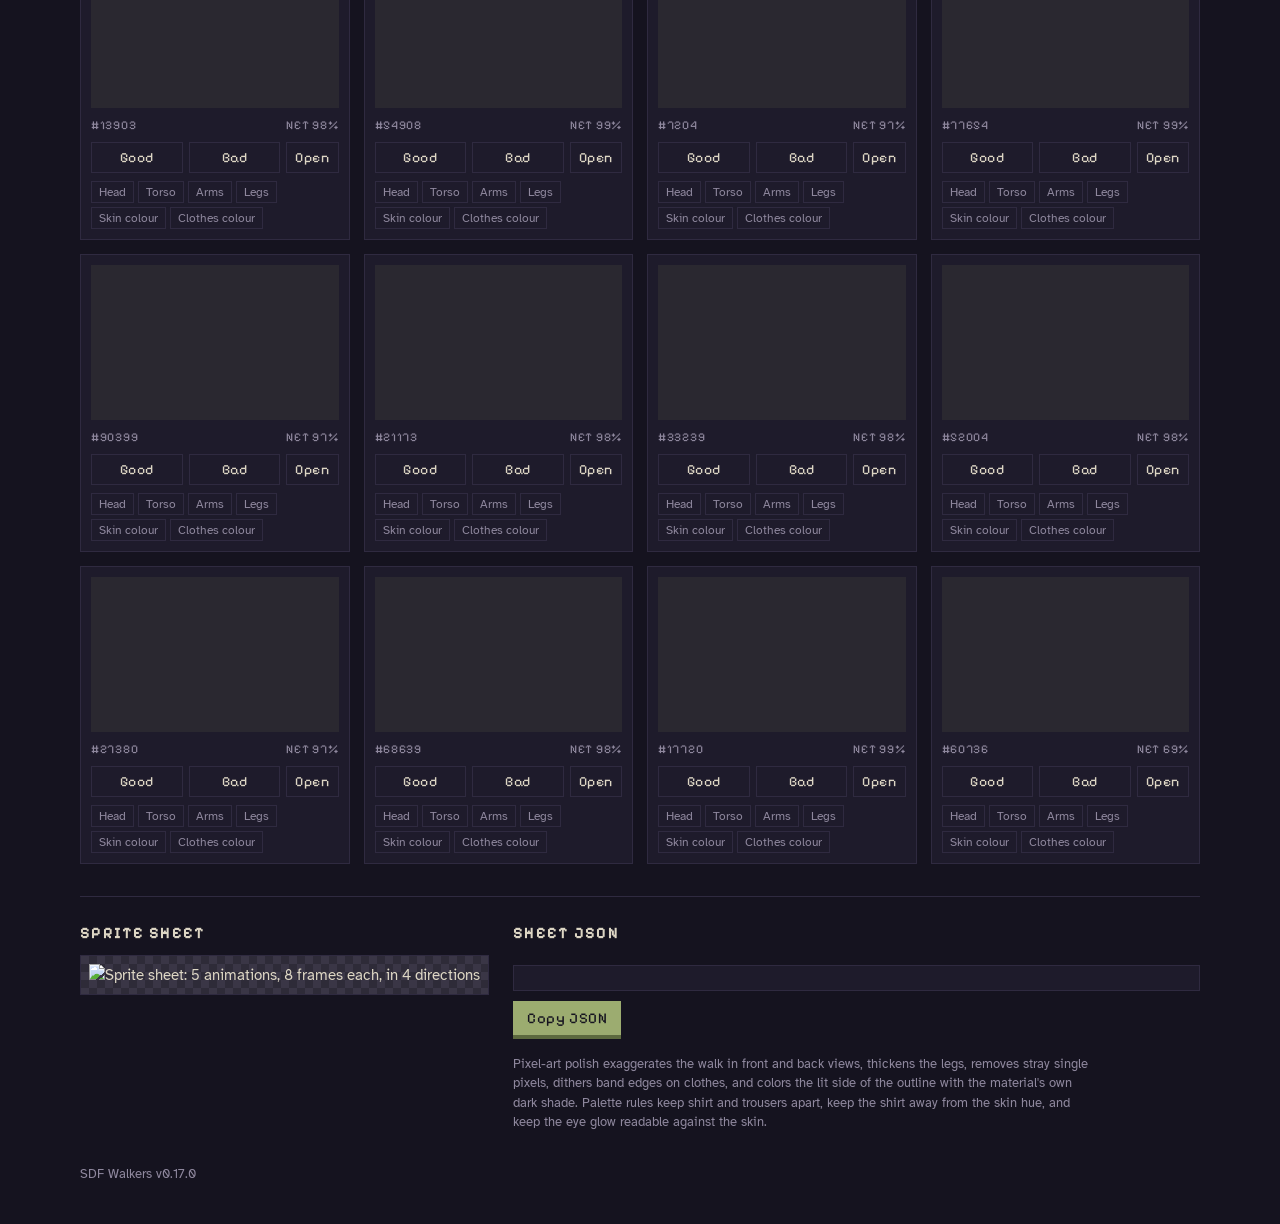
==== commit 719a6a2f: "0.17.0: ship Claude's ratings and a trained model in data/ Copies of the page outside claude.ai load" ====
--- a/index.html
+++ b/index.html
@@ -86,6 +86,7 @@
       <button id="expRatings" class="ghost" type="button">Export ratings</button>
       <button id="expModel" class="ghost" type="button">Export model</button>
       <label class="ghost filebtn" for="impModel">Import model<input id="impModel" type="file" accept=".json,application/json"></label>
+      <button id="repoModel" class="ghost" type="button">Load repo model</button>
       <p class="note" id="ioNote" role="status"></p>
     </div>
     <div class="grid" id="grid"></div>
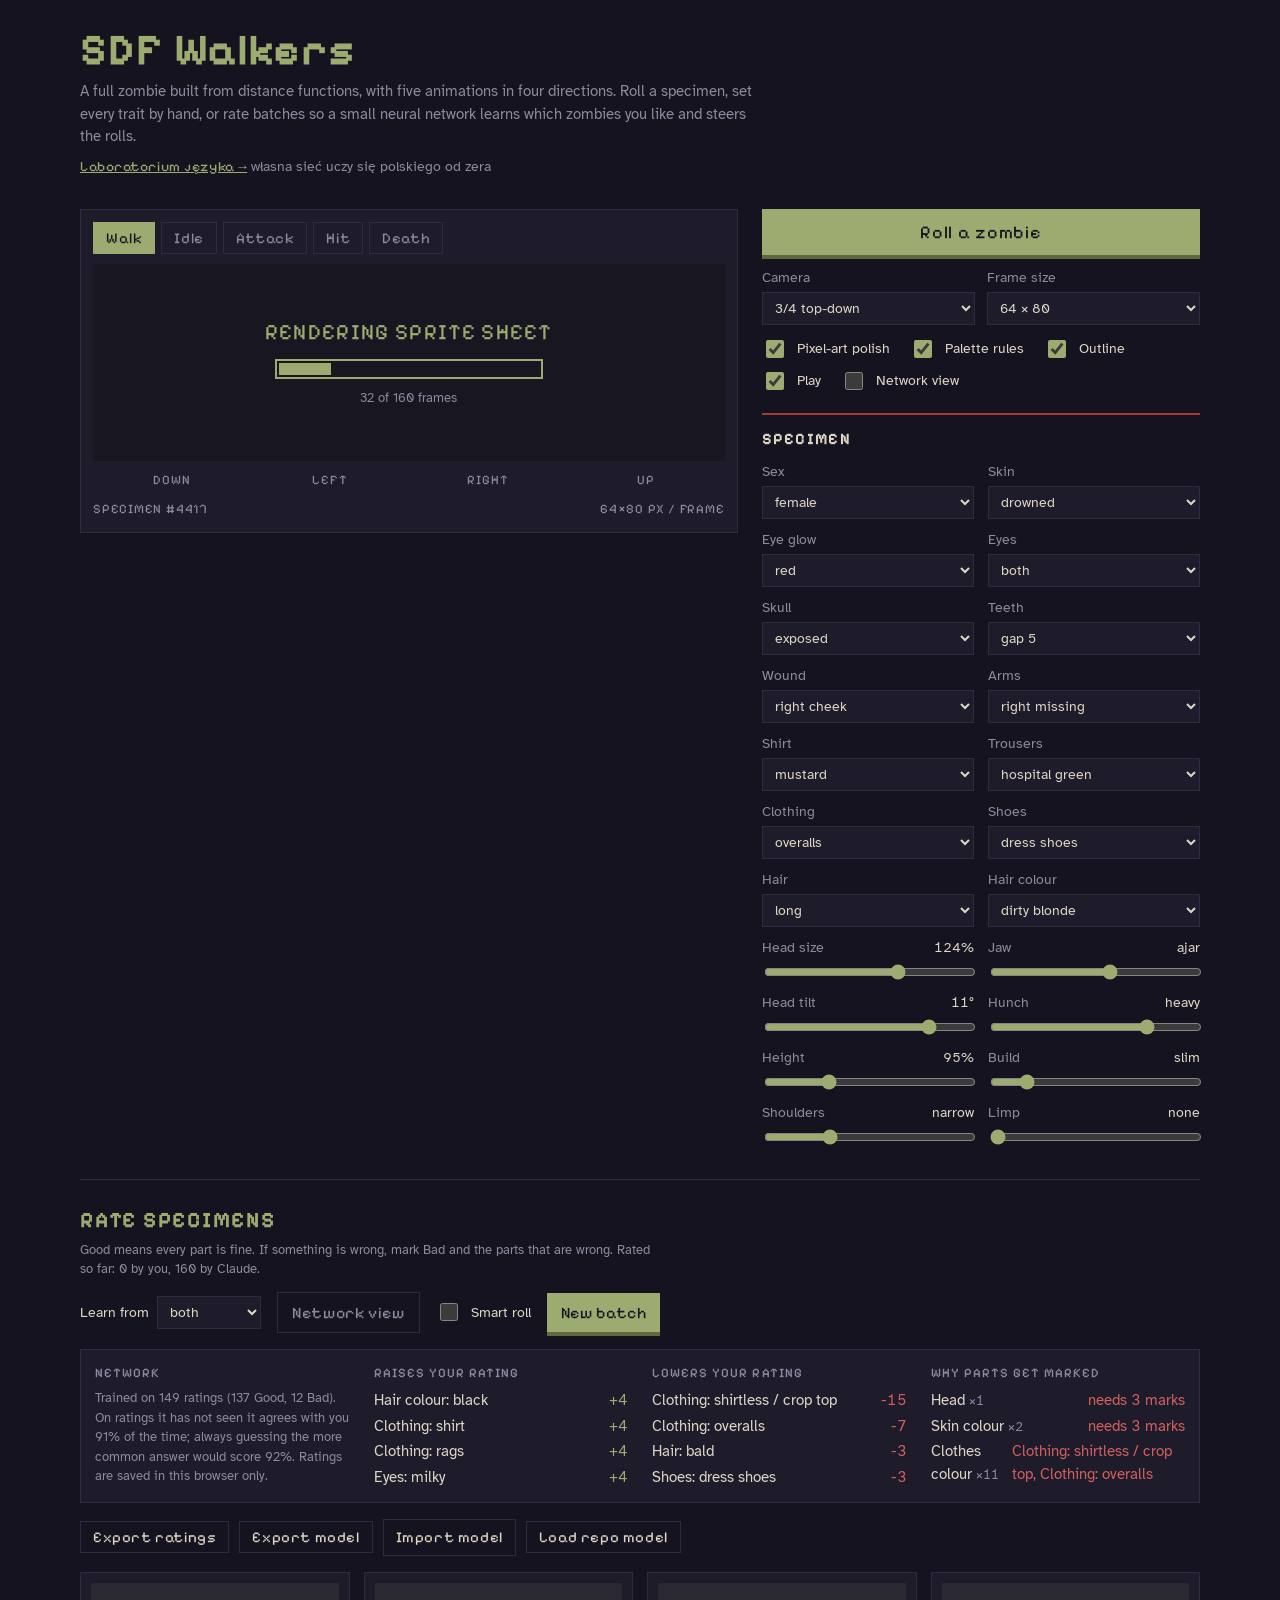
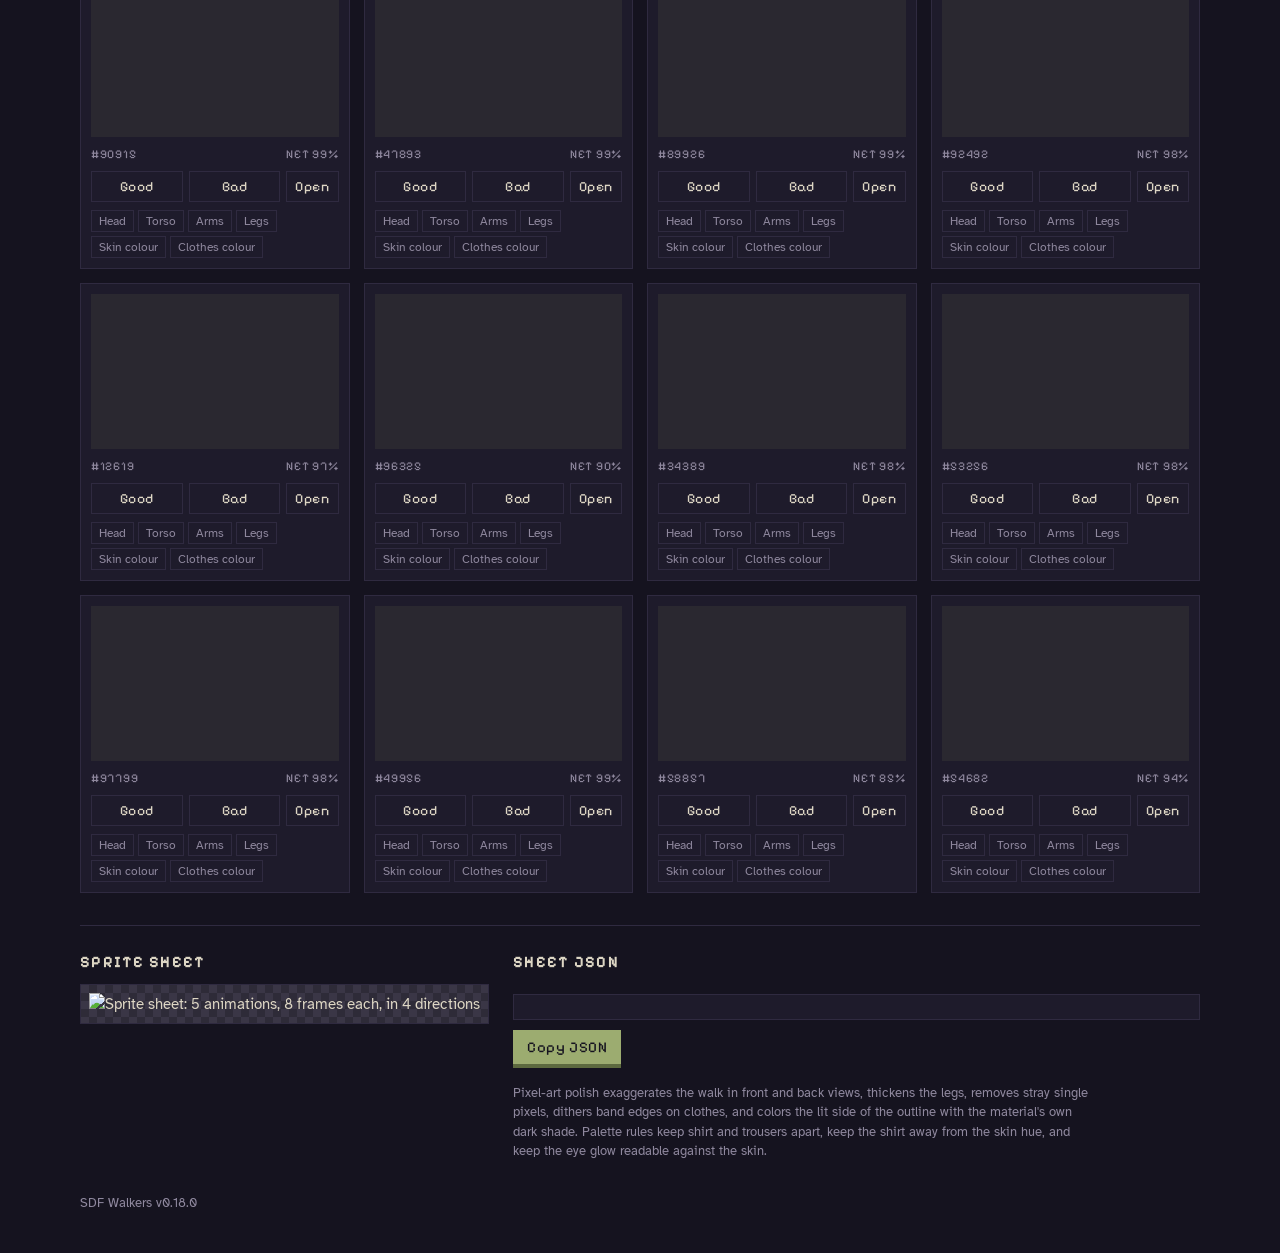
==== commit 7531353f: "0.18.0: Laboratorium języka (bigram, sieć z oknem, własny autograd) Co-Authored-By: Claude Opus 5.5 " ====
--- a/index.html
+++ b/index.html
@@ -15,6 +15,7 @@
   <header>
     <h1>SDF Walkers</h1>
     <p>A full zombie built from distance functions, with five animations in four directions. Roll a specimen, set every trait by hand, or rate batches so a small neural network learns which zombies you like and steers the rolls.</p>
+    <p class="xlink"><a href="lang/">Laboratorium języka →</a> własna sieć uczy się polskiego od zera</p>
   </header>
 
   <div class="stage">
--- a/css/style.css
+++ b/css/style.css
@@ -127,3 +127,6 @@
 .hud-head:focus-visible{outline:2px solid var(--fg);outline-offset:2px}
 .hud-grip{position:absolute;right:0;bottom:0;width:22px;height:22px;pointer-events:auto;cursor:nwse-resize;touch-action:none;
   background:linear-gradient(135deg,transparent 50%,rgba(156,172,112,.55) 50%,rgba(156,172,112,.55) 58%,transparent 58%,transparent 70%,rgba(156,172,112,.55) 70%,rgba(156,172,112,.55) 78%,transparent 78%)}
+
+header .xlink{font-size:14px}
+header .xlink a{color:var(--rot);font-family:var(--display);letter-spacing:.04em}
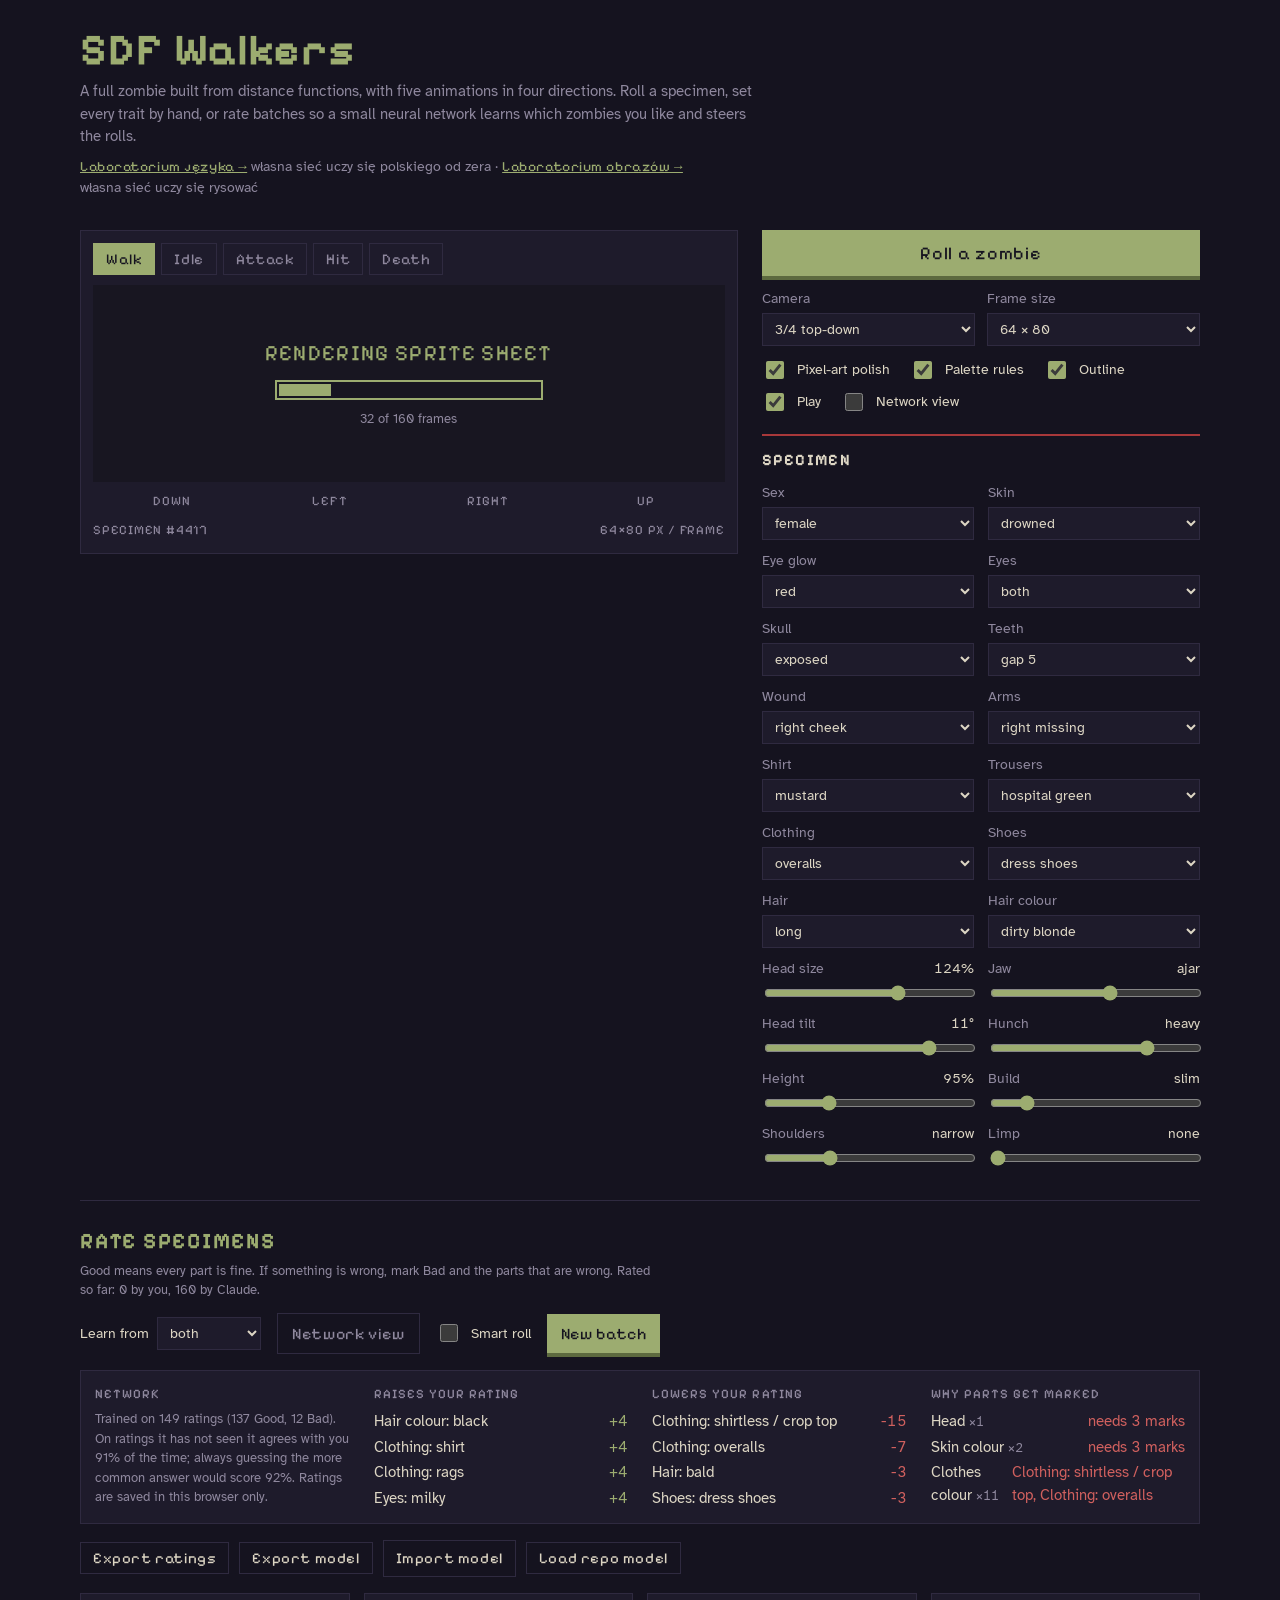
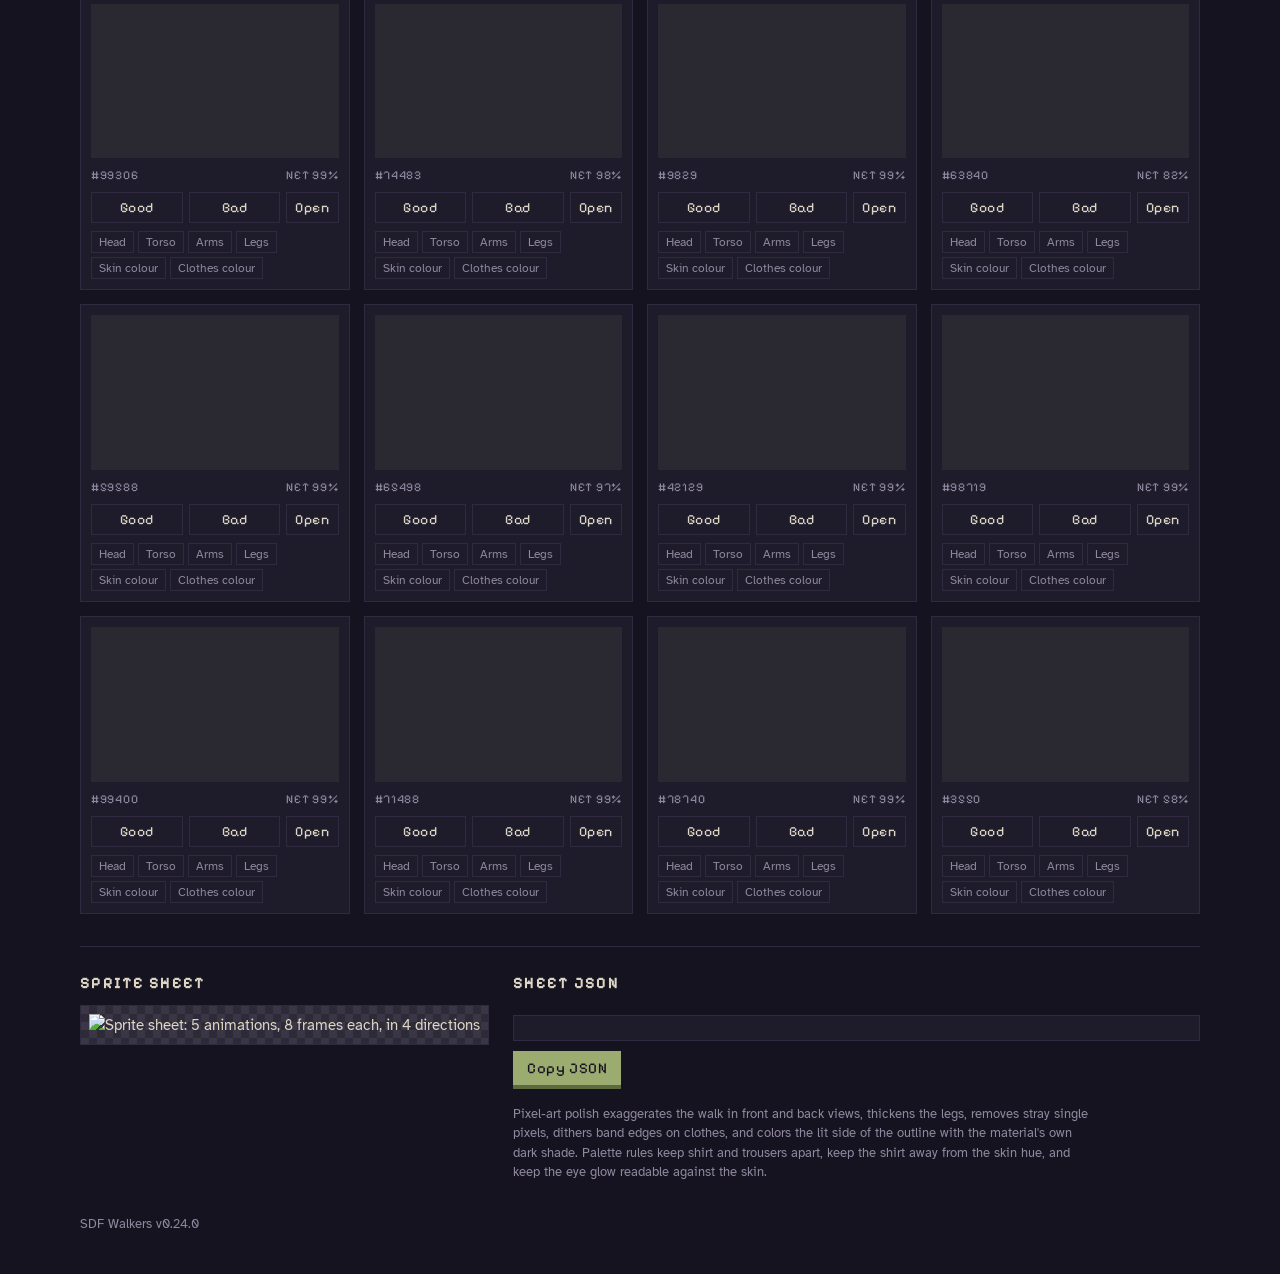
==== commit 097b552d: "0.24.0: Laboratorium obrazów (graf modelu, statystyka, piksel po pikselu, KV cache), uwaga w WASM SI" ====
--- a/index.html
+++ b/index.html
@@ -15,7 +15,7 @@
   <header>
     <h1>SDF Walkers</h1>
     <p>A full zombie built from distance functions, with five animations in four directions. Roll a specimen, set every trait by hand, or rate batches so a small neural network learns which zombies you like and steers the rolls.</p>
-    <p class="xlink"><a href="lang/">Laboratorium języka →</a> własna sieć uczy się polskiego od zera</p>
+    <p class="xlink"><a href="lang/">Laboratorium języka →</a> własna sieć uczy się polskiego od zera · <a href="img/">Laboratorium obrazów →</a> własna sieć uczy się rysować</p>
   </header>
 
   <div class="stage">
